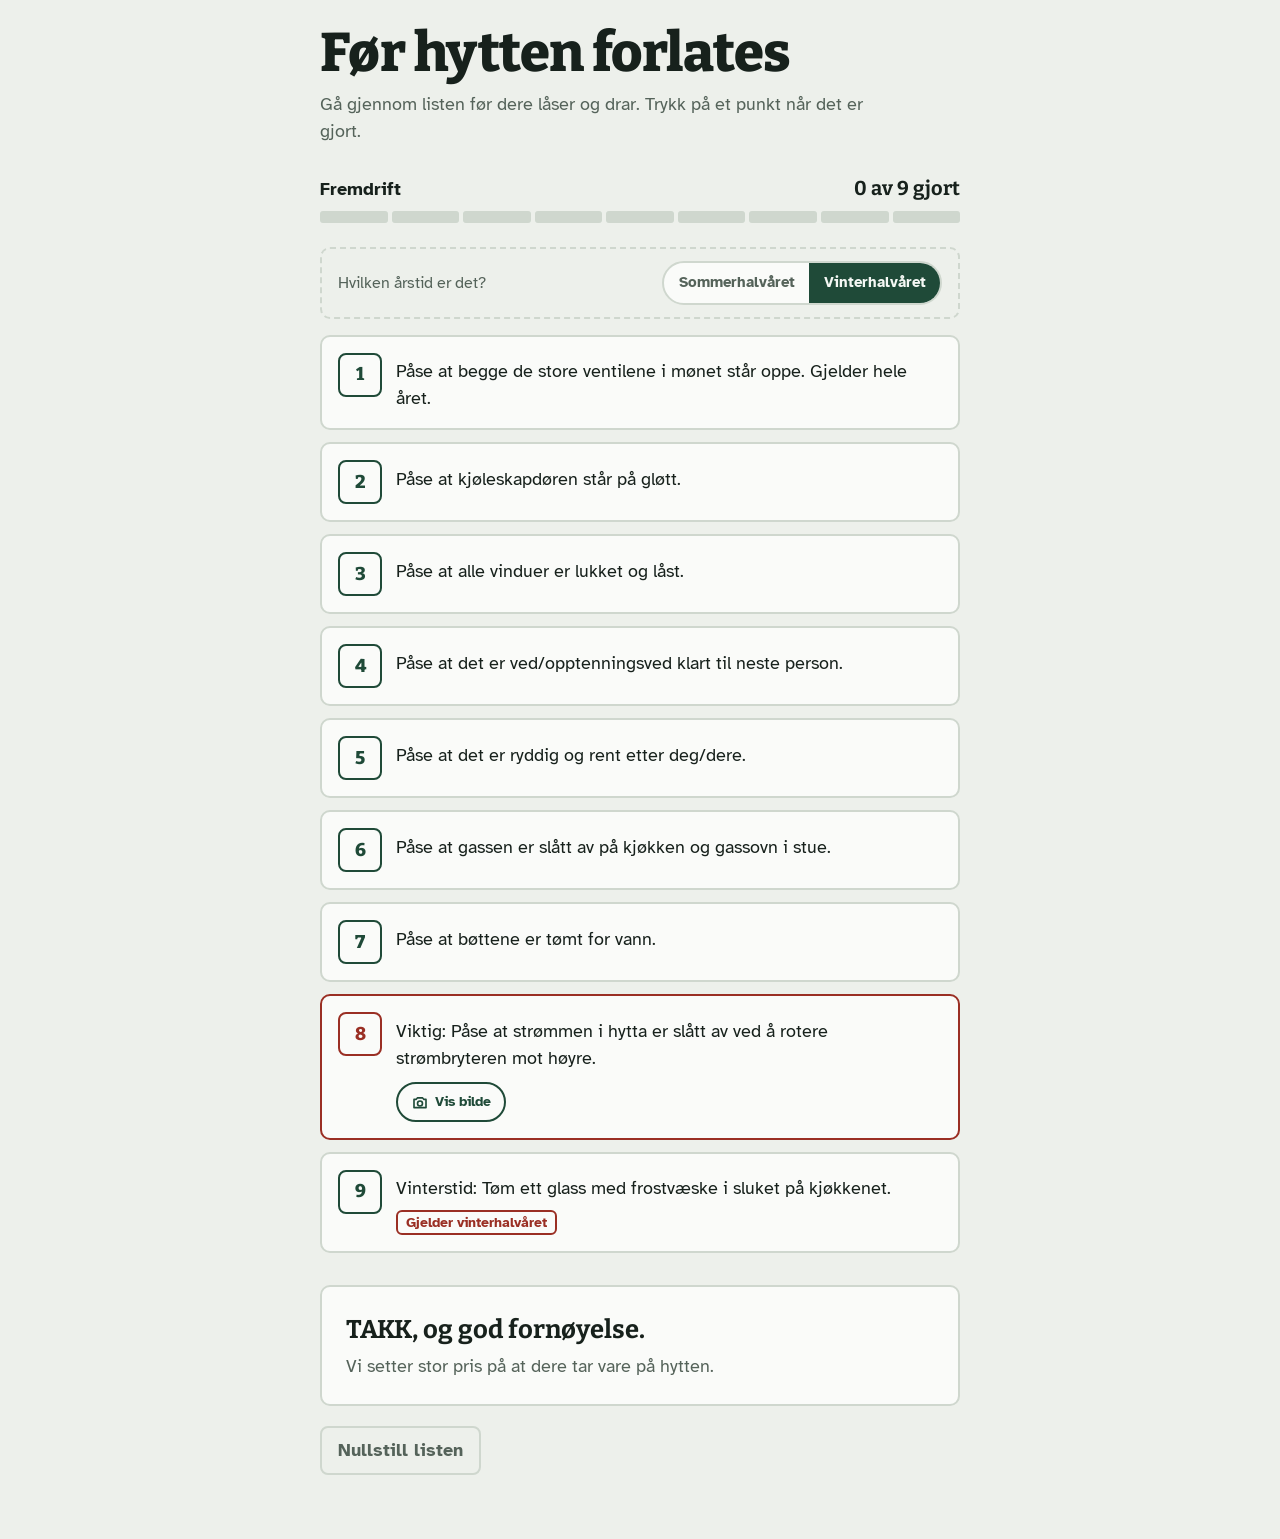
==== cottage/index.html @ e17b67d4 "Update index.html" ====
<!doctype html>
<html lang="nb">
<head>
<meta charset="utf-8">
<meta name="viewport" content="width=device-width, initial-scale=1, viewport-fit=cover">
<title>Før hytten forlates</title>
<meta name="description" content="Sjekkliste for gjester før hytten forlates.">
<link rel="preconnect" href="https://fonts.googleapis.com">
<link rel="preconnect" href="https://fonts.gstatic.com" crossorigin>
<link href="https://fonts.googleapis.com/css2?family=Atkinson+Hyperlegible:wght@400;700&family=Bitter:wght@600;800&display=swap" rel="stylesheet">
<style>
  :root {
    --bg: #EDF0EB;
    --paper: #FAFBF9;
    --ink: #17211C;
    --muted: #55635A;
    --line: #CFD7CE;
    --accent: #1F4A38;
    --on-accent: #F4F8F4;
    --done-bg: #E0EAE2;
    --falu: #9A2F24;
    --lake: #33677C;
    --focus: #C27A00;
    --serif: "Bitter", Georgia, "Times New Roman", serif;
    --sans: "Atkinson Hyperlegible", system-ui, -apple-system, "Segoe UI", Roboto, sans-serif;
    box-sizing: border-box;
    padding-top: env(safe-area-inset-top, 0px);
    padding-bottom: env(safe-area-inset-bottom, 0px);
  }
  @media (prefers-color-scheme: dark) {
    :root:not([data-theme="light"]) {
      --bg: #0F1712;
      --paper: #16211A;
      --ink: #E8EEE8;
      --muted: #9CAAA1;
      --line: #2B3A30;
      --accent: #6FBF94;
      --on-accent: #0D1A12;
      --done-bg: #1B2A21;
      --falu: #E58A7E;
      --lake: #7FBAD1;
      --focus: #F2B440;
    }
  }
  :root[data-theme="dark"] {
    --bg: #0F1712;
    --paper: #16211A;
    --ink: #E8EEE8;
    --muted: #9CAAA1;
    --line: #2B3A30;
    --accent: #6FBF94;
    --on-accent: #0D1A12;
    --done-bg: #1B2A21;
    --falu: #E58A7E;
    --lake: #7FBAD1;
    --focus: #F2B440;
  }

  * { box-sizing: border-box; }
  html { -webkit-text-size-adjust: 100%; scroll-padding-top: env(safe-area-inset-top, 0px); }
  body {
    margin: 0;
    background: var(--bg);
    color: var(--ink);
    font-family: var(--sans);
    font-size: 1.125rem;
    line-height: 1.5;
  }
  .wrap { max-width: 42rem; margin: 0 auto; padding: 1.5rem 1rem 4rem; }

  h1 {
    font-family: var(--serif); font-weight: 800; font-size: clamp(2.2rem, 9vw, 3.4rem);
    line-height: 1.05; margin: 0 0 .6rem; letter-spacing: -.01em;
  }
  .lead { margin: 0 0 1.75rem; color: var(--muted); max-width: 34rem; }

  /* progress */
  .progress { margin-bottom: 1.5rem; }
  .progress-top { display: flex; justify-content: space-between; align-items: baseline; margin-bottom: .5rem; font-weight: 700; }
  .progress-top .count { font-family: var(--serif); font-size: 1.25rem; }
  .segments { display: flex; gap: 4px; }
  .segments i { flex: 1; height: 12px; border-radius: 3px; background: var(--line); transition: background .2s; }
  .segments i.on { background: var(--accent); }

  /* season switch */
  .season {
    display: flex; align-items: center; justify-content: space-between; gap: 1rem;
    padding: .75rem 1rem; margin-bottom: 1rem; border: 2px dashed var(--line); border-radius: 10px;
    font-size: 1rem; color: var(--muted);
  }
  .season strong { color: var(--ink); }
  .seg { display: inline-flex; border: 2px solid var(--line); border-radius: 999px; overflow: hidden; background: var(--paper); }
  .seg button {
    font: inherit; font-size: .95rem; font-weight: 700; color: var(--muted);
    background: transparent; border: 0; padding: .4rem .9rem; cursor: pointer; min-height: 40px;
  }
  .seg button[aria-pressed="true"] { background: var(--accent); color: var(--on-accent); }

  /* list */
  ol { list-style: none; margin: 0; padding: 0; display: grid; gap: .75rem; }
  .item {
    display: grid; grid-template-columns: 44px 1fr; gap: .9rem; align-items: start;
    background: var(--paper); border: 2px solid var(--line); border-radius: 10px;
    padding: 1rem; cursor: pointer; position: relative;
    transition: background .15s, border-color .15s;
  }
  .item.important { border-color: var(--falu); }
  .item input.check { position: absolute; opacity: 0; inset: 0; width: 100%; height: 100%; margin: 0; cursor: pointer; }
  .box {
    width: 44px; height: 44px; border-radius: 8px; border: 2.5px solid var(--accent);
    display: grid; place-items: center; font-family: var(--serif); font-weight: 800; font-size: 1.15rem;
    color: var(--accent); background: transparent; transition: background .15s, color .15s;
  }
  .item.important .box { border-color: var(--falu); color: var(--falu); }
  .box svg { display: none; width: 26px; height: 26px; }
  .item input.check:checked ~ .box { background: var(--accent); color: var(--on-accent); }
  .item.important input.check:checked ~ .box { background: var(--falu); }
  .item input.check:checked ~ .box .num { display: none; }
  .item input.check:checked ~ .box svg { display: block; }
  .item:has(input.check:checked) { background: var(--done-bg); border-color: transparent; }
  .item input.check:checked ~ .body .text { color: var(--muted); text-decoration: line-through; text-decoration-thickness: 1.5px; }
  .item input.check:focus-visible ~ .box { outline: 3px solid var(--focus); outline-offset: 3px; }
  .item.off { opacity: .55; cursor: default; }
  .item.off input.check { cursor: default; }
  .body { padding-top: .35rem; }
  .text { display: block; }
  .tags { display: flex; flex-wrap: wrap; gap: .4rem; margin-top: .5rem; }
  .tag { font-size: .875rem; font-weight: 700; border: 2px solid currentColor; border-radius: 6px; padding: 0 .5rem; }
  .tag.winter { color: var(--falu); }
  .tag.year { color: var(--lake); }
  .tag.skip { color: var(--muted); }

  /* image expand */
  .img-toggle {
    position: relative; z-index: 2; display: inline-flex; align-items: center; gap: .35rem;
    margin-top: .6rem; font: inherit; font-size: .9rem; font-weight: 700; color: var(--accent);
    background: transparent; border: 2px solid var(--accent); border-radius: 999px;
    padding: .35rem .8rem; cursor: pointer; min-height: 40px;
  }
  .img-toggle svg { width: 18px; height: 18px; flex: none; }
  .img-toggle[aria-expanded="true"] { background: var(--accent); color: var(--on-accent); }
  .img-wrap {
    margin-top: .75rem; display: none; position: relative; z-index: 2;
    border: 2px solid var(--line); border-radius: 8px; overflow: hidden; background: var(--bg);
  }
  .img-wrap.open { display: block; }
  .img-wrap img { display: block; width: 100%; height: auto; }
  .img-fallback { padding: 1rem; font-size: .9rem; color: var(--muted); }

  /* closing */
  .closing {
    margin-top: 2rem; padding: 1.5rem; border-radius: 10px; border: 2px solid var(--line);
    background: var(--paper); text-align: left;
  }
  .closing h2 { font-family: var(--serif); font-size: 1.6rem; margin: 0 0 .25rem; }
  .closing p { margin: 0; color: var(--muted); }
  .closing.done { background: var(--accent); border-color: var(--accent); color: var(--on-accent); }
  .closing.done p { color: var(--on-accent); }
  .closing .status { display: none; font-weight: 700; margin-bottom: .75rem; }
  .closing.done .status { display: block; }

  .reset {
    margin-top: 1.25rem; font: inherit; font-weight: 700; color: var(--muted);
    background: none; border: 2px solid var(--line); border-radius: 8px; padding: .55rem 1rem; cursor: pointer; min-height: 44px;
  }
  .reset:hover { color: var(--ink); border-color: var(--muted); }
  button:focus-visible { outline: 3px solid var(--focus); outline-offset: 2px; }

  @media (prefers-reduced-motion: reduce) { * { transition: none !important; } }
</style>
</head>
<body>
<main class="wrap">
  <h1>Før hytten forlates</h1>
  <p class="lead">Gå gjennom listen før dere låser og drar. Trykk på et punkt når det er gjort.</p>

  <section class="progress" aria-live="polite">
    <div class="progress-top"><span>Fremdrift</span><span class="count" id="count"></span></div>
    <div class="segments" id="segments" aria-hidden="true"></div>
  </section>

  <div class="season">
    <span>Hvilken årstid er det?</span>
    <div class="seg" role="group" id="seasonSeg">
      <button type="button" data-winter="0" aria-pressed="false">Sommerhalvåret</button>
      <button type="button" data-winter="1" aria-pressed="false">Vinterhalvåret</button>
    </div>
  </div>

  <ol id="list"></ol>

  <section class="closing" id="closing">
    <div class="status">Alt er gjort. Dere kan låse og dra.</div>
    <h2>TAKK, og god fornøyelse.</h2>
    <p>Vi setter stor pris på at dere tar vare på hytten.</p>
  </section>

  <button type="button" class="reset" id="reset">Nullstill listen</button>
</main>

<script>
(function () {
  var CHECK = '<svg viewBox="0 0 24 24" fill="none" stroke="currentColor" stroke-width="3.2" stroke-linecap="round" stroke-linejoin="round" aria-hidden="true"><path d="M4 12.5l5 5L20 6.5"/></svg>';
  var CAMERA = '<svg viewBox="0 0 24 24" fill="none" stroke="currentColor" stroke-width="2.2" stroke-linecap="round" stroke-linejoin="round" aria-hidden="true"><path d="M4 8.5h3l1.5-2h7l1.5 2h3v11H4z"/><circle cx="12" cy="14" r="3.3"/></svg>';

  // Bildene hentes fra /images/ + filnavn. Legg selve bildefilene i en "images"-mappe
  // ved siden av denne HTML-filen, med samme filnavn som er oppgitt her.
  var IMAGE_BASE = '/images/';

  var ITEMS = [
    { text: 'Påse at begge de store ventilene i mønet står oppe. Gjelder hele året.' },
    { text: 'Påse at kjøleskapdøren står på gløtt.' },
    { text: 'Påse at alle vinduer er lukket og låst.' },
    { text: 'Påse at det er ved/opptenningsved klart til neste person.' },
    { text: 'Påse at det er ryddig og rent etter deg/dere.' },
    { text: 'Påse at gassen er slått av på kjøkken og gassovn i stue.' },
    { text: 'Påse at bøttene er tømt for vann.' },
    { text: 'Viktig: Påse at strømmen i hytta er slått av ved å rotere strømbryteren mot høyre.', image: 'solcelle_bryter.png', important: true },
    { text: 'Vinterstid: Tøm ett glass med frostvæske i sluket på kjøkkenet.', tag: 'winter' }
  ];

  var KEY = 'hytte-sjekkliste-v2';
  var autoWinter = (function () { var m = new Date().getMonth(); return m >= 9 || m <= 3; })(); // okt til apr
  var state = { checked: {}, winter: null };

  try {
    var saved = JSON.parse(localStorage.getItem(KEY) || 'null');
    if (saved && typeof saved === 'object') {
      if (saved.checked && typeof saved.checked === 'object') state.checked = saved.checked;
      if (saved.winter === true || saved.winter === false) state.winter = saved.winter;
    }
  } catch (e) { /* lagring utilgjengelig, går videre uten */ }

  function save() {
    try { localStorage.setItem(KEY, JSON.stringify(state)); } catch (e) {}
  }
  function isWinter() { return state.winter === null ? autoWinter : state.winter; }
  function isActive(item) { return !(item.tag === 'winter' && !isWinter()); }

  var $ = function (id) { return document.getElementById(id); };
  var list = $('list');

  function render() {
    var sb = document.querySelectorAll('#seasonSeg button');
    sb[0].setAttribute('aria-pressed', String(!isWinter()));
    sb[1].setAttribute('aria-pressed', String(isWinter()));

    list.innerHTML = '';
    ITEMS.forEach(function (item, i) {
      var active = isActive(item);
      var li = document.createElement('li');
      var label = document.createElement('label');
      label.className = 'item' + (active ? '' : ' off') + (item.important ? ' important' : '');

      var input = document.createElement('input');
      input.type = 'checkbox';
      input.className = 'check';
      input.checked = !!state.checked[i] && active;
      input.disabled = !active;
      input.addEventListener('change', function () {
        state.checked[i] = input.checked;
        save();
        updateProgress();
        label.className = 'item' + (active ? '' : ' off') + (item.important ? ' important' : '');
      });

      var box = document.createElement('span');
      box.className = 'box';
      box.setAttribute('aria-hidden', 'true');
      box.innerHTML = '<span class="num">' + (i + 1) + '</span>' + CHECK;

      var body = document.createElement('span');
      body.className = 'body';
      var tx = document.createElement('span');
      tx.className = 'text';
      tx.textContent = item.text;
      body.appendChild(tx);

      if (item.tag) {
        var tags = document.createElement('span');
        tags.className = 'tags';
        var tag = document.createElement('span');
        tag.className = 'tag ' + item.tag;
        tag.textContent = item.tag === 'winter' ? 'Gjelder vinterhalvåret' : 'Gjelder hele året';
        tags.appendChild(tag);
        if (!active) {
          var skip = document.createElement('span');
          skip.className = 'tag skip';
          skip.textContent = 'Hoppes over nå';
          tags.appendChild(skip);
        }
        body.appendChild(tags);
      }

      if (item.image) {
        var toggle = document.createElement('button');
        toggle.type = 'button';
        toggle.className = 'img-toggle';
        toggle.setAttribute('aria-expanded', 'false');
        toggle.innerHTML = CAMERA + '<span>Vis bilde</span>';

        var imgWrap = document.createElement('span');
        imgWrap.className = 'img-wrap';
        var img = document.createElement('img');
        img.src = IMAGE_BASE + item.image;
        img.alt = item.text;
        img.loading = 'lazy';
        img.addEventListener('error', function () {
          imgWrap.innerHTML = '<span class="img-fallback">Fant ikke bildet ' + IMAGE_BASE + item.image + '</span>';
        });
        imgWrap.appendChild(img);

        toggle.addEventListener('click', function (ev) {
          ev.preventDefault();
          ev.stopPropagation();
          var open = imgWrap.classList.toggle('open');
          toggle.setAttribute('aria-expanded', String(open));
          toggle.querySelector('span').textContent = open ? 'Skjul bilde' : 'Vis bilde';
        });

        body.appendChild(toggle);
        body.appendChild(imgWrap);
      }

      label.appendChild(input);
      label.appendChild(box);
      label.appendChild(body);
      li.appendChild(label);
      list.appendChild(li);
    });
    updateProgress();
  }

  function updateProgress() {
    var total = 0, done = 0;
    ITEMS.forEach(function (item, i) {
      if (!isActive(item)) return;
      total++;
      if (state.checked[i]) done++;
    });
    $('count').textContent = done + ' av ' + total + ' gjort';
    var seg = $('segments');
    seg.innerHTML = '';
    for (var s = 0; s < total; s++) {
      var el = document.createElement('i');
      if (s < done) el.className = 'on';
      seg.appendChild(el);
    }
    $('closing').className = 'closing' + (done === total && total > 0 ? ' done' : '');
  }

  document.querySelectorAll('#seasonSeg button').forEach(function (b) {
    b.addEventListener('click', function () {
      state.winter = b.getAttribute('data-winter') === '1';
      save(); render();
    });
  });
  $('reset').addEventListener('click', function () {
    state.checked = {};
    save(); render();
    window.scrollTo({ top: 0, behavior: 'smooth' });
  });

  render();
})();
</script>
</body>
</html>
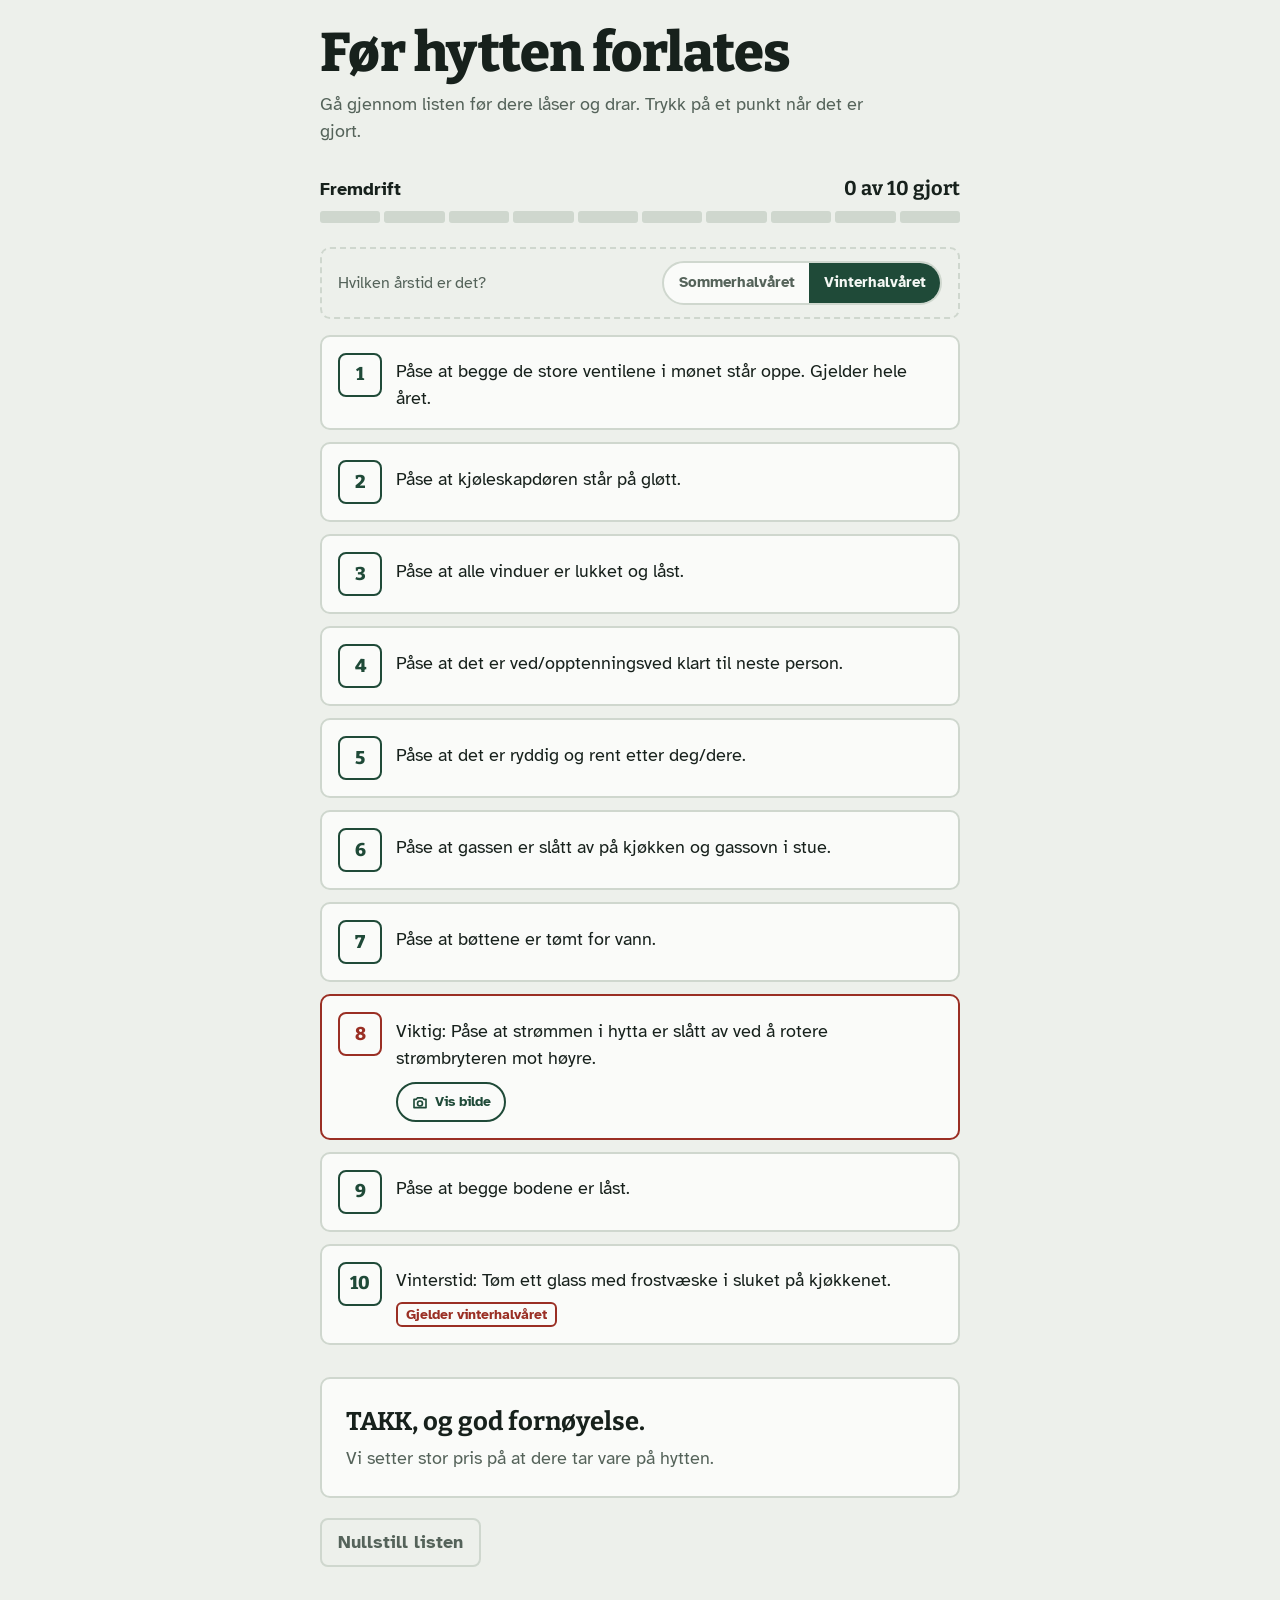
==== commit 20a72e13: "Update index.html" ====
--- a/cottage/index.html
+++ b/cottage/index.html
@@ -203,9 +203,9 @@
   var CHECK = '<svg viewBox="0 0 24 24" fill="none" stroke="currentColor" stroke-width="3.2" stroke-linecap="round" stroke-linejoin="round" aria-hidden="true"><path d="M4 12.5l5 5L20 6.5"/></svg>';
   var CAMERA = '<svg viewBox="0 0 24 24" fill="none" stroke="currentColor" stroke-width="2.2" stroke-linecap="round" stroke-linejoin="round" aria-hidden="true"><path d="M4 8.5h3l1.5-2h7l1.5 2h3v11H4z"/><circle cx="12" cy="14" r="3.3"/></svg>';
 
-  // Bildene hentes fra /images/ + filnavn. Legg selve bildefilene i en "images"-mappe
+  // Bildene hentes fra images/ + filnavn. Legg selve bildefilene i en "images"-mappe
   // ved siden av denne HTML-filen, med samme filnavn som er oppgitt her.
-  var IMAGE_BASE = '/images/';
+  var IMAGE_BASE = 'images/';
 
   var ITEMS = [
     { text: 'Påse at begge de store ventilene i mønet står oppe. Gjelder hele året.' },
@@ -216,6 +216,7 @@
     { text: 'Påse at gassen er slått av på kjøkken og gassovn i stue.' },
     { text: 'Påse at bøttene er tømt for vann.' },
     { text: 'Viktig: Påse at strømmen i hytta er slått av ved å rotere strømbryteren mot høyre.', image: 'solcelle_bryter.png', important: true },
+    { text: 'Påse at begge bodene er låst.' },
     { text: 'Vinterstid: Tøm ett glass med frostvæske i sluket på kjøkkenet.', tag: 'winter' }
   ];
 
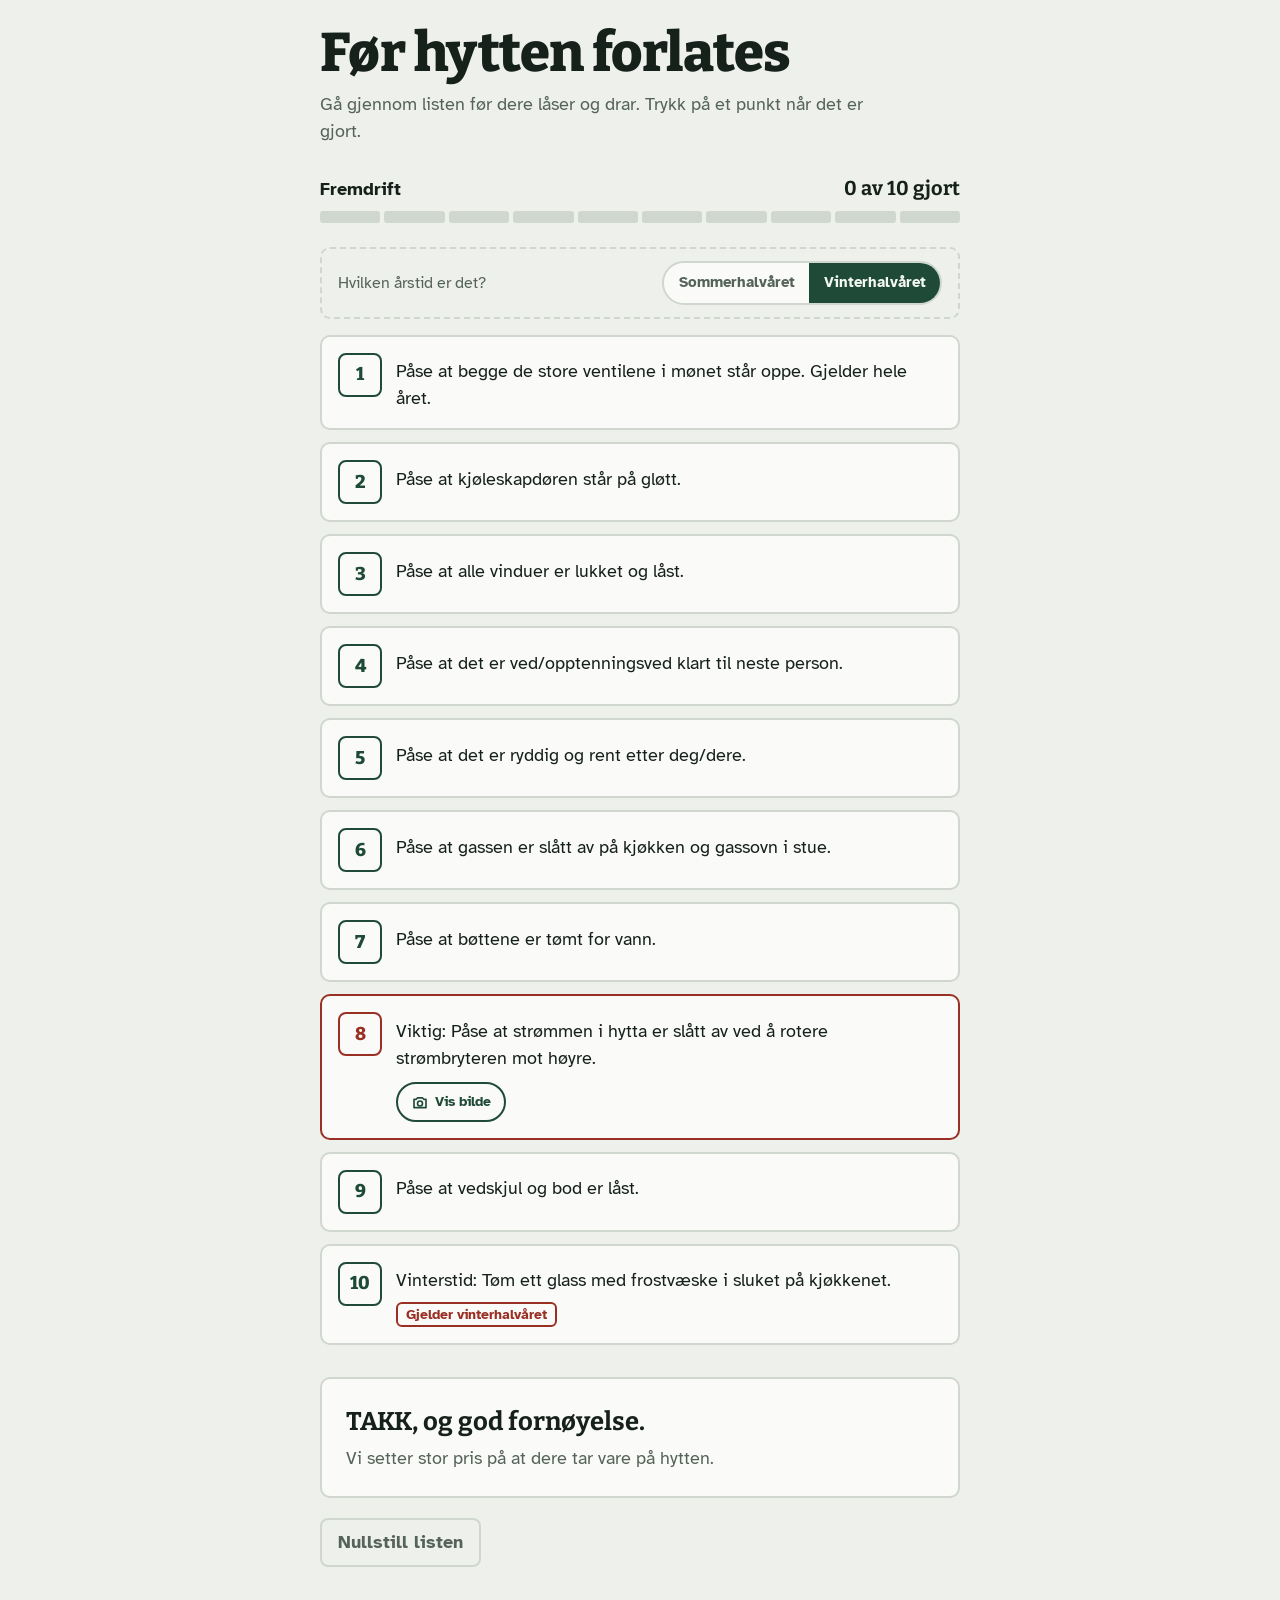
==== commit c7b87990: "Update index.html" ====
--- a/cottage/index.html
+++ b/cottage/index.html
@@ -216,7 +216,7 @@
     { text: 'Påse at gassen er slått av på kjøkken og gassovn i stue.' },
     { text: 'Påse at bøttene er tømt for vann.' },
     { text: 'Viktig: Påse at strømmen i hytta er slått av ved å rotere strømbryteren mot høyre.', image: 'solcelle_bryter.png', important: true },
-    { text: 'Påse at begge bodene er låst.' },
+    { text: 'Påse at vedskjul og bod er låst.' },
     { text: 'Vinterstid: Tøm ett glass med frostvæske i sluket på kjøkkenet.', tag: 'winter' }
   ];
 
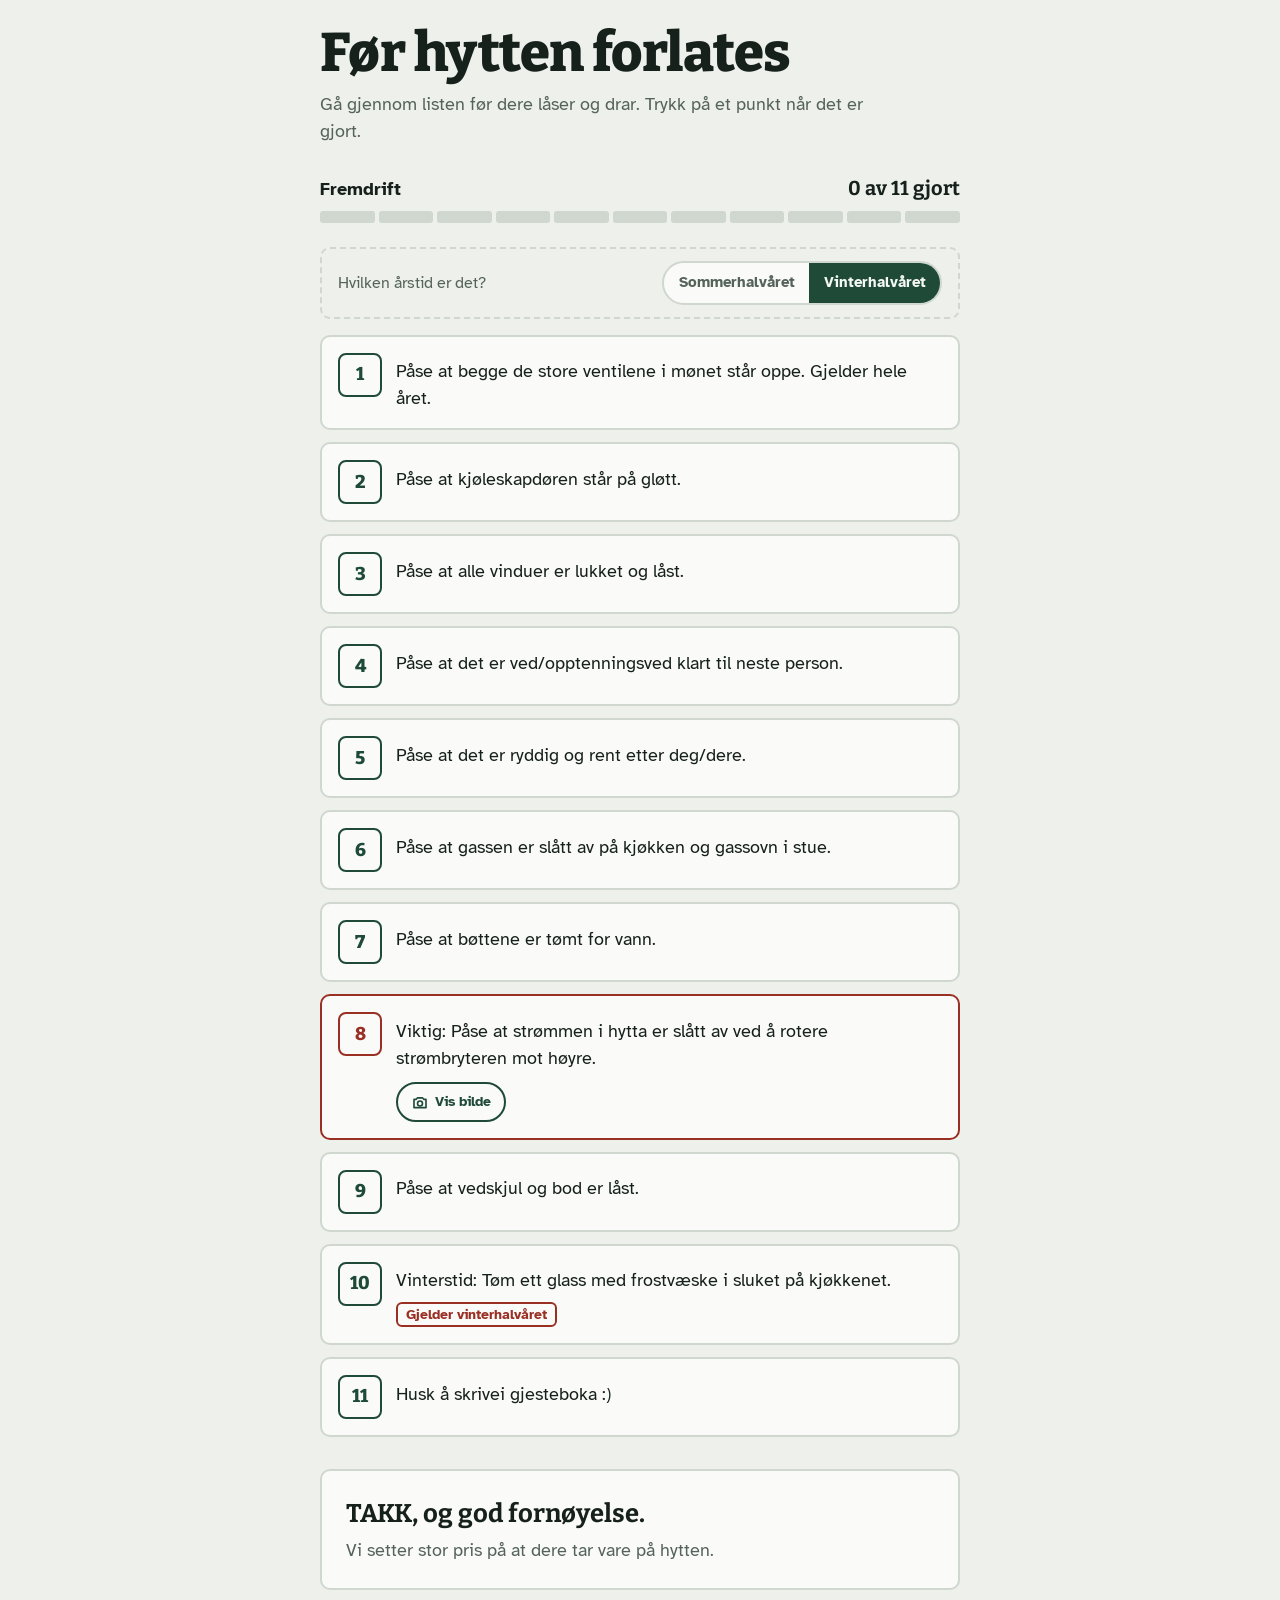
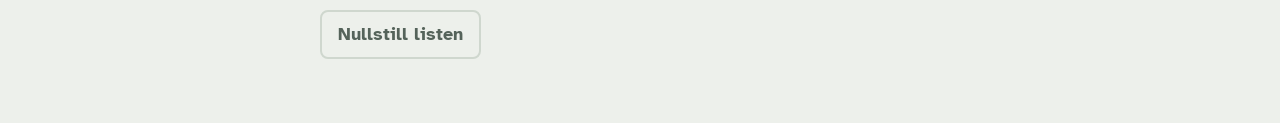
==== commit 0a90dfd6: "Update index.html" ====
--- a/cottage/index.html
+++ b/cottage/index.html
@@ -217,7 +217,8 @@
     { text: 'Påse at bøttene er tømt for vann.' },
     { text: 'Viktig: Påse at strømmen i hytta er slått av ved å rotere strømbryteren mot høyre.', image: 'solcelle_bryter.png', important: true },
     { text: 'Påse at vedskjul og bod er låst.' },
-    { text: 'Vinterstid: Tøm ett glass med frostvæske i sluket på kjøkkenet.', tag: 'winter' }
+    { text: 'Vinterstid: Tøm ett glass med frostvæske i sluket på kjøkkenet.', tag: 'winter' },
+    { text: 'Husk å skrivei gjesteboka :)' }
   ];
 
   var KEY = 'hytte-sjekkliste-v2';
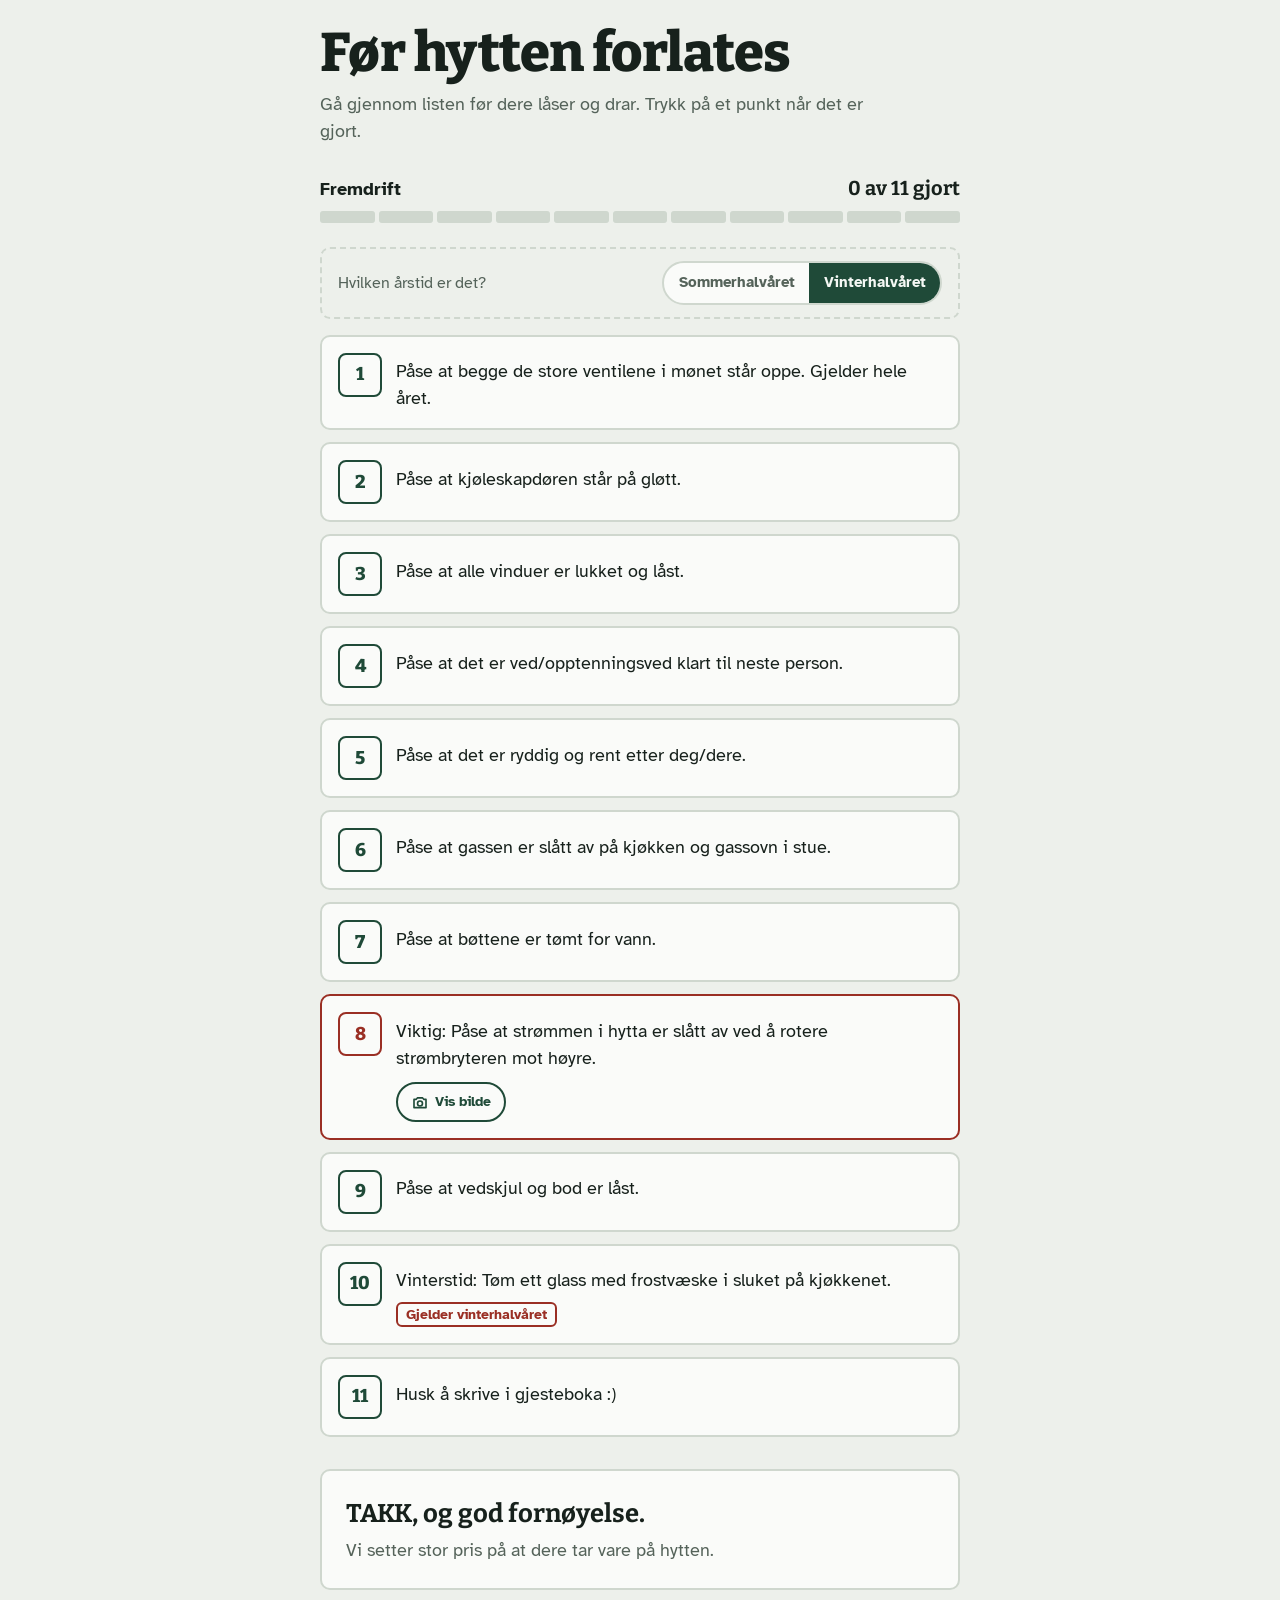
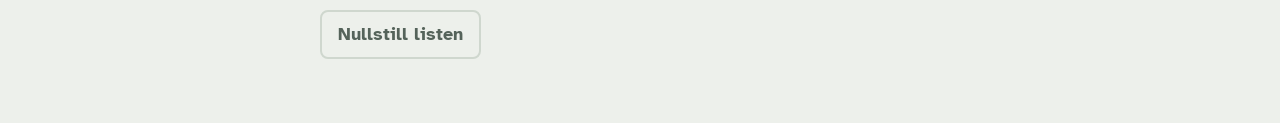
==== commit aff87ddf: "Update index.html" ====
--- a/cottage/index.html
+++ b/cottage/index.html
@@ -218,7 +218,7 @@
     { text: 'Viktig: Påse at strømmen i hytta er slått av ved å rotere strømbryteren mot høyre.', image: 'solcelle_bryter.png', important: true },
     { text: 'Påse at vedskjul og bod er låst.' },
     { text: 'Vinterstid: Tøm ett glass med frostvæske i sluket på kjøkkenet.', tag: 'winter' },
-    { text: 'Husk å skrivei gjesteboka :)' }
+    { text: 'Husk å skrive i gjesteboka :)' }
   ];
 
   var KEY = 'hytte-sjekkliste-v2';
